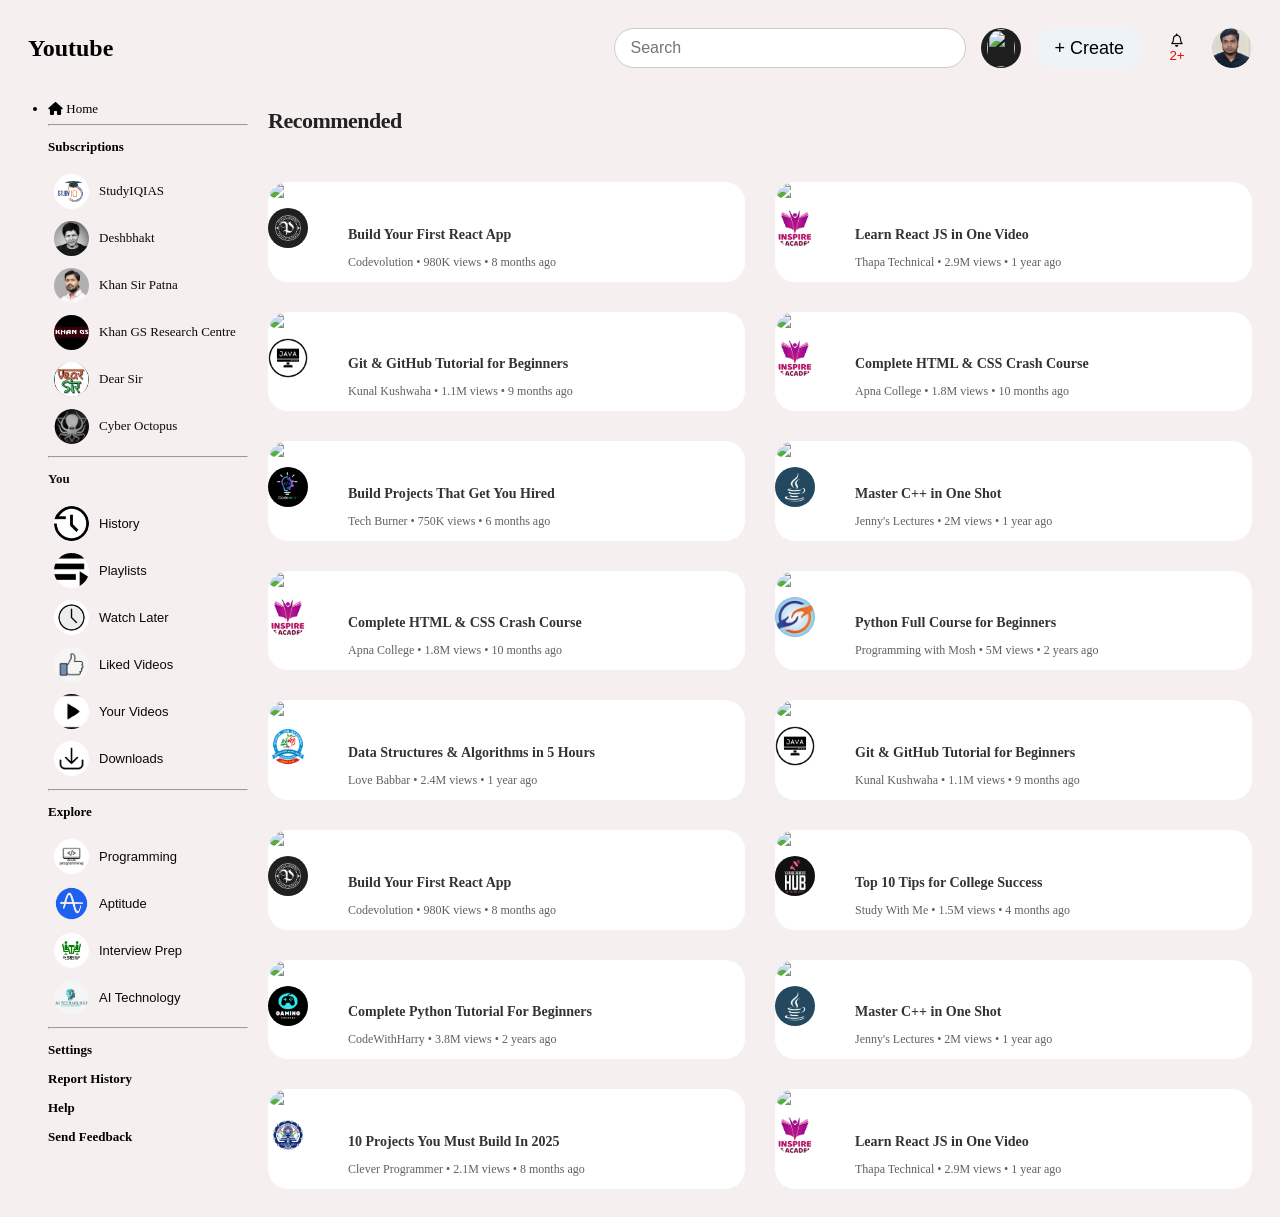
==== index.html @ 4246f206 "youtube" ====
<!DOCTYPE html>
<html lang="en">
<head>
    <meta charset="UTF-8">
    <meta name="viewport" content="width=device-width, initial-scale=1.0">
    <title>YouTube</title>

    <link rel="stylesheet" href="https://cdnjs.cloudflare.com/ajax/libs/font-awesome/6.5.0/css/all.min.css">
    <link rel="stylesheet" href="_1youtube.css">
</head>

<body class="youtube-body">

<!-- TOP BAR -->
<div class="top-bar">
    <h2>Youtube</h2>

    <div class="text-box">
        <input id="textbox" type="text" placeholder="Search">
        <button id="mic-button">
            <img src="https://media.istockphoto.com/id/1478928396/video/microphone-icon.jpg?s=640x640&k=20&c=WTIdYRZZ4aHIvYzcde_yH_m28QQvtADXV55L6L_1zMs=">
        </button>

        <button id="create">+ Create</button>

        <button class="notification-btn" id="notificationBtn">
            <i class="fa-regular fa-bell"></i>
            <span class="badge">2+</span>
        </button>

        <button id="profile">
            <img src="profile.jpeg">
        </button>
    </div>
</div>

<!-- MAIN LAYOUT -->
<div class="main-layout">

    <!-- LEFT SIDEBAR -->
    <div class="content-left">
        <ul>
            <li><i class="fa-solid fa-house"></i> Home</li>
            <hr>
            
            <div class="subscriptions">
                <h3>Subscriptions</h3>

                <a href="https://www.youtube.com/@StudyIQEducationLtd" class="subscription-link" style="text-decoration: none;">
                    <div class="subscription">
                        <img src="rightlogo/studyiqias.png">StudyIQIAS
                    </div>
                </a>
                
                <a href="https://www.youtube.com/results?search_query=deshbhakt" class="subscription-link" style="text-decoration: none;">
                    <div class="subscription">
                        <img src="rightlogo/deshbhakt.jpg">Deshbhakt
                    </div>
                </a>
                <a href="https://www.youtube.com/@KhanSirPatnaKhanGs" class="subscription-link" style="text-decoration: none;">
                    <div class="subscription">
                        <img src="rightlogo/khansir.jpg">Khan Sir Patna
                    </div>
                </a>
                <a href="https://www.youtube.com/@khangsresearchcentre1685" class="subscription-link" style="text-decoration: none;">
                    <div class="subscription">
                        <img src="rightlogo/khangs.jpg">Khan GS Research Centre
                    </div>
                </a>
                <a href="https://www.youtube.com/@DearSir" class="subscription-link" style="text-decoration: none;">
                    <div class="subscription">
                        <img src="rightlogo/dearsir.png">Dear Sir
                    </div>
                </a>
                <a href="https://www.youtube.com/@cyberoctopus9635" class="subscription-link" style="text-decoration: none;">
                    <div class="subscription">
                        <img src="rightlogo/cyberoctupus.jpg">Cyber Octopus
                    </div>
                </a>
            </div>

            <hr>

            <div class="you">
                <h3 class="righthead">You</h3>
                <button class="subscription" href="https://www.youtube.com/feed/history"><img src="rightlogo/history.png">History</button>
                <button class="subscription"><img src="rightlogo/playlist.png">Playlists</button>
                <button class="subscription"><img src="rightlogo/watchlater.png">Watch Later</button>
                <button class="subscription"><img src="rightlogo/Liked.png">Liked Videos</button>
                <button class="subscription"><img src="rightlogo/yourvideos.png">Your Videos</button>
                <button class="subscription"><img src="rightlogo/download1.png">Downloads</button>
            </div>

            <hr>

            <div class="explore">
                <h3>Explore</h3>

                <button class="subscription">
                    <img src="rightlogo/explore/programming-coding-icon-logo-design-template-vector.jpg">Programming
                </button>

                <button class="subscription">
                    <img src="rightlogo/explore/AMPLITUDE__MARK_CIRCLE__BLUE.webp">Aptitude
                </button>

                <button class="subscription">
                    <img src="rightlogo/explore/1000_F_493246520_UVtOcb0YuU81aHxBuUZIniqHq8yDypbH.jpg">Interview Prep
                </button>

                <button class="subscription">
                    <img src="rightlogo/explore/technology-logo-02.jpg">AI Technology
                </button>
            </div>

            <hr>

            <h3>Settings</h3>
            <h3>Report History</h3>
            <h3>Help</h3>
            <h3>Send Feedback</h3>
        </ul>
    </div>


    <!-- RIGHT VIDEO AREA -->


  
    <div class="content-right">
        <h2 class="video-section-title">Recommended</h2>

      <a href="https://youtu.be/JB9kq_3cRuM" target="_blank" class="video-link">
    <div class="video-card">
        <img src="https://img.youtube.com/vi/JB9kq_3cRuM/maxresdefault.jpg">
        <div class="video-info">
            <div class="channelprofile">
                <img class="profile-picture" src="rightlogo/profile/5.png">
            </div>
            <div class="r2">
                <h4 class="video-title">
                    Build Your First React App
                </h4>
                <p class="video-meta">
                    Codevolution • 980K views • 8 months ago
                </p>
            </div>
        </div>
    </div>
</a>

  <a href="https://youtu.be/suATPK45sjk" target="_blank" class="video-link">
    <div class="video-card">
        <img src="https://img.youtube.com/vi/suATPK45sjk/maxresdefault.jpg">
        <div class="video-info">
            <div class="channelprofile">
                <img class="profile-picture" src="rightlogo/profile/2.jpg">
            </div>
            <div class="r2">
                <h4 class="video-title">
                    Learn React JS in One Video
                </h4>
                <p class="video-meta">
                    Thapa Technical • 2.9M views • 1 year ago
                </p>
            </div>
        </div>
    </div>
</a>


       <!-- VIDEO 6 -->
<a href="https://youtu.be/pX0jXyuj7QE" target="_blank" class="video-link">
    <div class="video-card">
        <img src="https://img.youtube.com/vi/pX0jXyuj7QE/maxresdefault.jpg">
        <div class="video-info">
            <div class="channelprofile">
                <img class="profile-picture" src="rightlogo/profile/6.png">
            </div>
            <div class="r2">
                <h4 class="video-title">
                    Git & GitHub Tutorial for Beginners
                </h4>
                <p class="video-meta">
                    Kunal Kushwaha • 1.1M views • 9 months ago
                </p>
            </div>
        </div>
    </div>
</a>



<a href="https://youtu.be/GkkzrLqGT5s" target="_blank" class="video-link">
    <div class="video-card">
        <img src="https://img.youtube.com/vi/GkkzrLqGT5s/maxresdefault.jpg">
        <div class="video-info">
            <div class="channelprofile">
                <img class="profile-picture" src="rightlogo/profile/2.jpg">
            </div>
            <div class="r2">
                <h4 class="video-title">
                    Complete HTML & CSS Crash Course
                </h4>
                <p class="video-meta">
                    Apna College • 1.8M views • 10 months ago
                </p>
            </div>
        </div>
    </div>
</a>



        <a href="https://youtu.be/mZShTDwj33M" target="_blank" class="video-link">
    <div class="video-card">
        <img src="https://img.youtube.com/vi/mZShTDwj33M/maxresdefault.jpg">
        <div class="video-info">
            <div class="channelprofile">
                <img class="profile-picture" src="rightlogo/profile/8.png">
            </div>
            <div class="r2">
                <h4 class="video-title">
                    Build Projects That Get You Hired
                </h4>
                <p class="video-meta">
                    Tech Burner • 750K views • 6 months ago
                </p>
            </div>
        </div>
    </div>
</a>

       <a href="https://youtu.be/lkkGlVWvkLk" target="_blank" class="video-link">
    <div class="video-card">
        <img src="https://img.youtube.com/vi/lkkGlVWvkLk/maxresdefault.jpg">
        <div class="video-info">
            <div class="channelprofile">
                <img class="profile-picture" src="rightlogo/profile/7.jpg">
            </div>
            <div class="r2">
                <h4 class="video-title">
                    Master C++ in One Shot
                </h4>
                <p class="video-meta">
                    Jenny's Lectures • 2M views • 1 year ago
                </p>
            </div>
        </div>
    </div>
</a>
       <a href="https://youtu.be/GkkzrLqGT5s" target="_blank" class="video-link">
             <div class="video-card">
                <img src="https://img.youtube.com/vi/GkkzrLqGT5s/maxresdefault.jpg">
                <div class="video-info">
                    <div class="channelprofile">
                        <img class="profile-picture" src="rightlogo/profile/2.jpg">
                    </div>
                    <div class="r2">
                        <h4 class="video-title">
                            Complete HTML & CSS Crash Course
                        </h4>
                        <p class="video-meta">
                            Apna College • 1.8M views • 10 months ago
                        </p>
                    </div>
            </div>
    </div>
</a>


        <a href="https://youtu.be/pNtkOZuWetg" target="_blank" class="video-link">
    <div class="video-card">
        <img src="https://img.youtube.com/vi/pNtkOZuWetg/maxresdefault.jpg">
        <div class="video-info">
            <div class="channelprofile">
                <img class="profile-picture" src="rightlogo/profile/3.jpg">
            </div>
            <div class="r2">
                <h4 class="video-title">
                    Python Full Course for Beginners
                </h4>
                <p class="video-meta">
                    Programming with Mosh • 5M views • 2 years ago
                </p>
            </div>
        </div>
    </div>
</a>


       <a href="https://youtu.be/au-Oixsfpmk" target="_blank" class="video-link">
    <div class="video-card">
        <img src="https://img.youtube.com/vi/au-Oixsfpmk/maxresdefault.jpg">
        <div class="video-info">
            <div class="channelprofile">
                <img class="profile-picture" src="rightlogo/profile/4.png">
            </div>
            <div class="r2">
                <h4 class="video-title">
                    Data Structures & Algorithms in 5 Hours
                </h4>
                <p class="video-meta">
                    Love Babbar • 2.4M views • 1 year ago
                </p>
            </div>
        </div>
    </div>
</a>

        <a href="https://youtu.be/pX0jXyuj7QE" target="_blank" class="video-link">
    <div class="video-card">
        <img src="https://img.youtube.com/vi/pX0jXyuj7QE/maxresdefault.jpg">
        <div class="video-info">
            <div class="channelprofile">
                <img class="profile-picture" src="rightlogo/profile/6.png">
            </div>
            <div class="r2">
                <h4 class="video-title">
                    Git & GitHub Tutorial for Beginners
                </h4>
                <p class="video-meta">
                    Kunal Kushwaha • 1.1M views • 9 months ago
                </p>
            </div>
        </div>
    </div>
</a>
       <a href="https://youtu.be/JB9kq_3cRuM" target="_blank" class="video-link">
    <div class="video-card">
        <img src="https://img.youtube.com/vi/JB9kq_3cRuM/maxresdefault.jpg">
        <div class="video-info">
            <div class="channelprofile">
                <img class="profile-picture" src="rightlogo/profile/5.png">
            </div>
            <div class="r2">
                <h4 class="video-title">
                    Build Your First React App
                </h4>
                <p class="video-meta">
                    Codevolution • 980K views • 8 months ago
                </p>
            </div>
        </div>
    </div>
</a>

  <a href="https://youtu.be/M6fJvyN04hQ" target="_blank" class="video-link">
    <div class="video-card">
        <img src="https://img.youtube.com/vi/M6fJvyN04hQ/maxresdefault.jpg">
        <div class="video-info">
            <div class="channelprofile">
                <img class="profile-picture" src="rightlogo/profile/9.png">
            </div>
            <div class="r2">
                <h4 class="video-title">
                    Top 10 Tips for College Success
                </h4>
                <p class="video-meta">
                    Study With Me • 1.5M views • 4 months ago
                </p>
            </div>
        </div>
    </div>
</a>

 
   <a href="https://youtu.be/rysdr4khB5k" target="_blank" class="video-link">
    <div class="video-card">
        <img src="https://img.youtube.com/vi/rysdr4khB5k/maxresdefault.jpg">
        <div class="video-info">
            <div class="channelprofile">
                <img class="profile-picture" src="rightlogo/profile/10.png">
            </div>
            <div class="r2">
                <h4 class="video-title">
                    Complete Python Tutorial For Beginners
                </h4>
                <p class="video-meta">
                    CodeWithHarry • 3.8M views • 2 years ago
                </p>
            </div>
        </div>
    </div>
</a>
   <a href="https://youtu.be/lkkGlVWvkLk" target="_blank" class="video-link">
    <div class="video-card">
        <img src="https://img.youtube.com/vi/lkkGlVWvkLk/maxresdefault.jpg">
        <div class="video-info">
            <div class="channelprofile">
                <img class="profile-picture" src="rightlogo/profile/7.jpg">
            </div>
            <div class="r2">
                <h4 class="video-title">
                    Master C++ in One Shot
                </h4>
                <p class="video-meta">
                    Jenny's Lectures • 2M views • 1 year ago
                </p>
            </div>
        </div>
    </div>
</a>



        <a href="https://youtu.be/bkfja-7UMb0" target="_blank" class="video-link">
    <div class="video-card">
        <img src="https://img.youtube.com/vi/bkfja-7UMb0/maxresdefault.jpg">
        <div class="video-info">
            <div class="channelprofile">
                <img class="profile-picture" src="rightlogo/profile/1.png">
            </div>
            <div class="r2">
                <h4 class="video-title">
                    10 Projects You Must Build In 2025
                </h4>
                <p class="video-meta">
                    Clever Programmer • 2.1M views • 8 months ago
                </p>
            </div>
        </div>
    </div>
</a>


 <a href="https://youtu.be/suATPK45sjk" target="_blank" class="video-link">
    <div class="video-card">
        <img src="https://img.youtube.com/vi/suATPK45sjk/maxresdefault.jpg">
        <div class="video-info">
            <div class="channelprofile">
                <img class="profile-picture" src="rightlogo/profile/2.jpg">
            </div>
            <div class="r2">
                <h4 class="video-title">
                    Learn React JS in One Video
                </h4>
                <p class="video-meta">
                    Thapa Technical • 2.9M views • 1 year ago
                </p>
            </div>
        </div>
    </div>
</a>

        

    </div>

</div>

<script src="youtube.js"></script>
</body>
</html>

</html>
---- _1youtube.css ----
.youtube-body{
    background-color: #f5efeff1;
}

/* MAIN HEADER BAR */
.top-bar {
    display: flex;
    align-items: center;
    justify-content: space-between;   /* CHANGED */
    padding: 0 20px;                  /* CHANGED */
    height: 80px;                     /* CHANGED */
}
.righthead{
    font-size: 90px;
    font-weight: 700;
    color: #121212;
}

/* CENTER SEARCH AREA */
.text-box {
    display: flex;
    align-items: center;
    gap: 15px;

    padding-left: 0;                 /* CHANGED (removed fake centering) */
}

/* Search box styling */
#textbox {
    width: 300px;
    padding: 10px 35px 10px 15px;
    font-size: 16px;
    border: 1px solid #ccc;
    border-radius: 65px;
    outline: none;
}

/* Optional clean focus effect */
#textbox:focus {
    border-color: #1a73e8;
}

/* MIC BUTTON */
#mic-button{
   border-radius: 50%;               /* CHANGED */
   height: 40px;                     /* CHANGED */
   width: 40px;                      /* CHANGED */
   background-color: rgb(30,30,30);  /* CHANGED */
   border: none;                     /* CHANGED */
   cursor: pointer;                 /* CHANGED */                 /* CHANGED (added padding for better click area) */
}

#mic-button img {
    width: 100%;
    height: 100%;
    object-fit: cover;
    border-radius: 50%;              /* CHANGED */
}

/* CREATE BUTTON */
#create{
    height: 40px;
    padding: 0 18px;                 /* CHANGED (removed fixed width) */
    border-radius: 20px;
    background-color: rgb(238, 243, 248);
    border: none;
    color: rgb(0, 0, 0);
    font-size: 18px;
    cursor: pointer;
}

#create:hover {
    background-color: rgb(208, 213, 213);   /* CHANGED */
}

/* NOTIFICATION */
.notification-btn{
    height: 40px;
    width: 40px;
    border-radius: 50%;              /* CHANGED */
    background: transparent;         /* CHANGED */
    border: none;                    /* CHANGED */
    cursor: pointer;                /* CHANGED */
    color: rgb(10, 9, 9);                   /* CHANGED */
}
.badge{
    color: rgb(229, 10, 10);
}
.notification-btn:hover{
    background-color: rgba(229, 233, 230, 0.922);  /* CHANGED */
}

/* PROFILE */
#profile{
    height: 40px;
    width: 40px;
    border-radius: 50%;              /* CHANGED */
    background: transparent;         /* CHANGED */
    border: none;                    /* CHANGED */
    padding: 0;                      /* CHANGED */
    overflow: hidden;               /* CHANGED */
    cursor: pointer;                /* CHANGED */
}

#profile img {
    width: 100%;
    height: 100%;
    object-fit: cover;
    border-radius: 50%;              /* CHANGED */
}
#subscription{
    border-radius: 50%;               /* CHANGED */
   height: 40px;                     /* CHANGED */
   width: 40px;                      /* CHANGED */
   background-color: rgb(30,30,30);  /* CHANGED */
   border: none;                     /* CHANGED */
   cursor: pointer; 
}
#subscription img {
    width: 100%;
    height: 100%;
    object-fit: cover;
    border-radius: 50%;  
}

.subscription {
    display: flex;            /* KEY FIX */
    align-items: center;      /* vertical centering */
    gap: 10px;
    border: none;
    background: transparent;
    color: rgb(10, 10, 10);
    font-size: 13px; /* smaller like YouTube */
    cursor: pointer;
    padding: 6px;
}

.subscription img {
    width: 35px;
    height: 35px;
    border-radius: 50%;
    object-fit: cover;
    display: block;           /* removes baseline shift */
}

.subscription:hover {
    background: rgba(78, 73, 73, 0.1);
    border-radius: 8px;
}
/* ===== MAIN SIDE BY SIDE LAYOUT (REQUIRED) ===== */

.main-layout {
    display: flex;        /* THIS forces left + right horizontally */
}

/* LEFT COLUMN */
.content-left {
    width: 240px;         /* fixed sidebar width */
    flex-shrink: 0;
}

/* Sidebar text smaller like YouTube */
.content-left ul,
.content-left h3,
.content-left li {
    font-size: 13px;
}

/* RIGHT COLUMN */
.content-right {
    flex: 1;
    padding: 20px;

    display: grid;
    grid-template-columns: repeat(auto-fill, minmax(340px, 1fr)); /* Increased min width */
    gap: 30px;                 /* space between videos */
    align-items: start;
}
.video-section-title {
    grid-column: 1 / -1;
    font-size: 22px;
    font-weight: 700;
    margin-bottom: 18px;
    margin-top: 0;
    color: #222;
    letter-spacing: -0.5px;
}
.video-card {
    position: relative;
    width: 100%;
    overflow: hidden;

}

.video-card img{
    width: 100%;
    height: auto;          /* PREVENTS CUTTING */
    display: block;
    border-radius: 16px;  /* smoother, safer curve */
}
.video-info {
    margin-top: 10px;
}
.video-title {
    font-size: 16px;
    font-weight: 500;
    color: #333;
    margin-bottom: 5px;
}
.video-channel {
    font-size: 14px;
    color: #666;
}


.content{
    margin-left:220px;
    margin-top:80px;
    padding:20px;
}

.video-grid{
    display:grid;
    grid-template-columns:repeat(auto-fill,minmax(280px,1fr));
    gap:20px;
}

.video-card{
    background:#fff;
    color:#000;
    text-decoration:none;
    border-radius: 20px;;
}
/* THUMBNAIL FIX */
.thumbnail{
    width:100%;
    aspect-ratio:16/9;   /* forces YouTube ratio */
    object-fit:cover;    /* prevents stretching */
    border-radius:10px;
}

.video-info{
    display:flex;
    margin-top:10px;
}

.p1rofile-picture {
    width: 100%;
    height: 100%;
    border-radius: 50%;
    object-fit: cover;
    margin-right: 10px;
    border: 2px solid #fff;
    box-sizing: border-box;
    background: #fff;
    display: block;
    overflow: hidden;
}
.channelprofile {    
    width: 80px;
    height: 50px;
    border: none;
    background: transparent;
    padding: 0;
    cursor: pointer;
    border-radius: 40px;
}
.channelprofile img {
    width: 50%;
    height: 80%;
    object-fit: cover;
    border-radius: 50%;
    border-radius: 40px;
}

.video-title{
    font-size:14px;
    font-weight:bold;
}

.video-meta{
    font-size:12px;
    color:#606060;
}

@media(max-width:768px){
    .sidebar{display:none;}
    .content{margin-left:0;}
    .search-box{width:60%;}
}

.video-link {
    text-decoration: none;
    color: inherit;
    display: block;
}

.video-card {
    cursor: pointer;
}
.video-card {
    transition: transform .2s ease, box-shadow .2s ease;
}

.video-card:hover {
    transform: translateX(-2px) scale(1.02);
    box-shadow: 0 6px 18px rgba(0,0,0,.25);
}
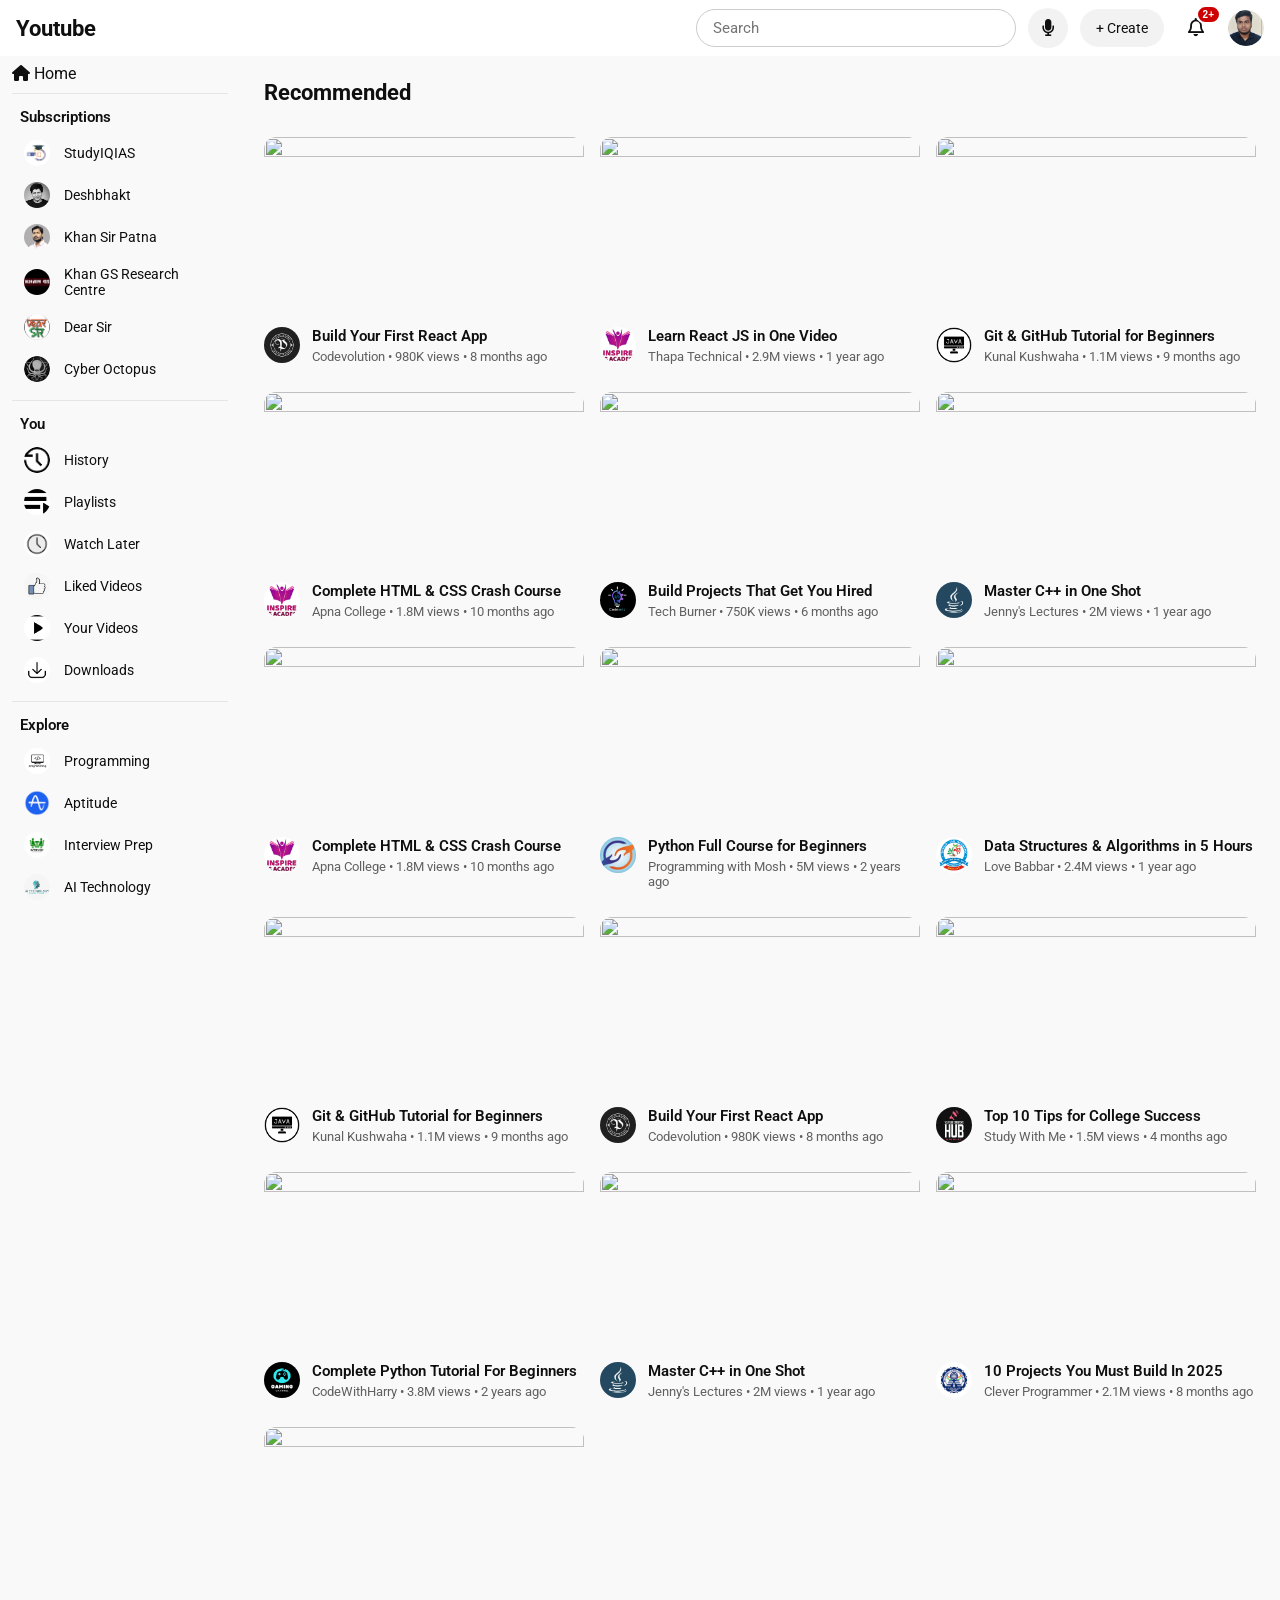
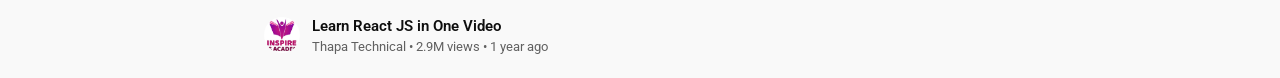
==== commit 78509560: "Improve page design and fix CSS mistakes - Add Roboto font (YouTube's real font) to both pages - Rep" ====
--- a/index.html
+++ b/index.html
@@ -5,8 +5,11 @@
     <meta name="viewport" content="width=device-width, initial-scale=1.0">
     <title>YouTube</title>
 
+    <!-- Roboto font + Font Awesome icons -->
+    <link rel="preconnect" href="https://fonts.googleapis.com">
+    <link href="https://fonts.googleapis.com/css2?family=Roboto:wght@400;500;700&display=swap" rel="stylesheet">
     <link rel="stylesheet" href="https://cdnjs.cloudflare.com/ajax/libs/font-awesome/6.5.0/css/all.min.css">
-    <link rel="stylesheet" href="_1youtube.css">
+    <link rel="stylesheet" href="youtube.css">
 </head>
 
 <body class="youtube-body">
@@ -17,8 +20,8 @@
 
     <div class="text-box">
         <input id="textbox" type="text" placeholder="Search">
-        <button id="mic-button">
-            <img src="https://media.istockphoto.com/id/1478928396/video/microphone-icon.jpg?s=640x640&k=20&c=WTIdYRZZ4aHIvYzcde_yH_m28QQvtADXV55L6L_1zMs=">
+        <button id="mic-button" title="Search with your voice">
+            <i class="fa-solid fa-microphone"></i>
         </button>
 
         <button id="create">+ Create</button>
@@ -452,5 +455,3 @@
 <script src="youtube.js"></script>
 </body>
 </html>
-
-</html>
--- a/youtube.css
+++ b/youtube.css
@@ -0,0 +1,362 @@
+/* =========================================================
+   YOUTUBE WEBPAGE - MAIN STYLESHEET
+   My first HTML & CSS project :)
+   The page has 3 main parts:
+     1. Top bar      (logo, search box, buttons)
+     2. Left sidebar (subscriptions, you, explore)
+     3. Right side   (grid of video cards)
+   ========================================================= */
+
+
+/* ---------- 1. GLOBAL STYLES (apply to the whole page) ---------- */
+
+/* Remove default browser padding so things line up nicely */
+* {
+    box-sizing: border-box;
+}
+
+body.youtube-body {
+    font-family: Roboto, Arial, sans-serif;   /* YouTube's real font */
+    background-color: #f9f9f9;                /* light grey page background */
+    color: #0f0f0f;                           /* almost-black text */
+    margin: 0;
+}
+
+
+/* ---------- 2. TOP BAR (header) ---------- */
+
+.top-bar {
+    display: flex;                     /* puts items in one row */
+    align-items: center;               /* center them vertically */
+    justify-content: space-between;    /* logo left, search right */
+    height: 56px;
+    padding: 0 16px;
+    background-color: #ffffff;
+    position: sticky;                  /* header stays visible when scrolling */
+    top: 0;
+    z-index: 10;                       /* keeps header above the videos */
+}
+
+.top-bar h2 {
+    margin: 0;
+    font-size: 22px;
+    font-weight: 700;
+}
+
+/* Search area: text input + mic + create + bell + profile */
+.text-box {
+    display: flex;
+    align-items: center;
+    gap: 12px;                         /* space between the buttons */
+}
+
+/* The search input (rounded pill like YouTube) */
+#textbox {
+    width: 320px;
+    padding: 9px 16px;
+    font-size: 15px;
+    font-family: inherit;
+    border: 1px solid #cccccc;
+    border-radius: 24px;
+    outline: none;
+}
+
+/* Blue border when the user clicks inside the search box */
+#textbox:focus {
+    border-color: #065fd4;
+}
+
+/* Round mic button next to the search box */
+#mic-button {
+    height: 40px;
+    width: 40px;
+    border-radius: 50%;                /* makes it a circle */
+    border: none;
+    background-color: #f2f2f2;
+    cursor: pointer;
+}
+
+#mic-button i {
+    font-size: 17px;
+    color: #0f0f0f;
+}
+
+#mic-button:hover {
+    background-color: #e5e5e5;
+}
+
+/* "+ Create" button */
+#create {
+    height: 38px;
+    padding: 0 16px;
+    border: none;
+    border-radius: 19px;
+    background-color: #f2f2f2;
+    color: #0f0f0f;
+    font-size: 14px;
+    font-family: inherit;
+    cursor: pointer;
+}
+
+#create:hover {
+    background-color: #e5e5e5;
+}
+
+/* Notification bell button */
+.notification-btn {
+    position: relative;                /* needed so the badge can sit on top of it */
+    height: 40px;
+    width: 40px;
+    border: none;
+    border-radius: 50%;
+    background: transparent;
+    font-size: 18px;
+    color: #0f0f0f;
+    cursor: pointer;
+}
+
+/* The small red number on the bell (unique feature!) */
+.badge {
+    position: absolute;
+    top: -3px;
+    right: -5px;
+    background-color: #cc0000;         /* YouTube red */
+    color: #ffffff;
+    font-size: 10px;
+    font-weight: 700;
+    padding: 2px 5px;
+    border-radius: 10px;
+    border: 2px solid #ffffff;
+}
+
+.notification-btn:hover {
+    background-color: #e5e5e5;
+}
+
+/* Round profile picture button */
+#profile {
+    height: 36px;
+    width: 36px;
+    padding: 0;
+    border: none;
+    border-radius: 50%;
+    background: transparent;
+    overflow: hidden;
+    cursor: pointer;
+}
+
+#profile img {
+    width: 100%;
+    height: 100%;
+    object-fit: cover;                 /* stops the photo from stretching */
+    border-radius: 50%;
+}
+
+
+/* ---------- 3. MAIN LAYOUT (sidebar left + videos right) ---------- */
+
+/* Flexbox puts the two columns side by side */
+.main-layout {
+    display: flex;
+    align-items: flex-start;
+}
+
+/* LEFT COLUMN (sidebar) */
+.content-left {
+    width: 240px;
+    flex-shrink: 0;                    /* sidebar never gets squeezed */
+    padding: 8px 12px;
+    position: sticky;
+    top: 56px;
+    max-height: calc(100vh - 56px);
+    overflow-y: auto;
+}
+
+/* Remove the bullet points and default spacing of <ul> */
+.content-left ul {
+    list-style: none;
+    margin: 0;
+    padding: 0;
+}
+
+/* Section headings like "Subscriptions", "You", "Explore" */
+.content-left h3 {
+    font-size: 15px;
+    font-weight: 600;
+    color: #0f0f0f;
+    margin: 14px 8px 6px;
+}
+
+/* Fix the old 90px "righthead" mistake - keep it normal size */
+.righthead {
+    font-size: 15px;
+    font-weight: 600;
+}
+
+/* Thin grey separator lines */
+.content-left hr {
+    border: none;
+    border-top: 1px solid #e5e5e5;
+    margin: 10px 0;
+}
+
+/* One row inside the sidebar (icon + name) */
+.subscription {
+    display: flex;                     /* icon and text side by side */
+    align-items: center;
+    gap: 14px;
+    width: 100%;
+    padding: 8px 12px;
+    border: none;
+    border-radius: 10px;
+    background: transparent;
+    color: #0f0f0f;
+    font-family: inherit;
+    font-size: 14px;
+    text-align: left;                  /* buttons show text on the left */
+    cursor: pointer;
+}
+
+.subscription:hover {
+    background-color: #e5e5e5;         /* light grey hover effect */
+}
+
+/* Channel pictures in the sidebar */
+.subscription img {
+    width: 26px;
+    height: 26px;
+    border-radius: 50%;
+    object-fit: cover;
+}
+
+/* Font Awesome icons (used where images were missing) */
+.subscription i {
+    width: 26px;
+    font-size: 18px;
+    text-align: center;
+    color: #606060;
+}
+
+/* Links in the sidebar should not look like blue underlined links */
+.subscription-link {
+    text-decoration: none;
+    color: inherit;
+    display: block;
+}
+
+
+/* ---------- 4. VIDEO GRID (right side) ---------- */
+
+.content-right {
+    flex: 1;                           /* takes the remaining width */
+    padding: 24px;
+
+    /* CSS Grid makes the videos wrap into rows automatically */
+    display: grid;
+    grid-template-columns: repeat(auto-fill, minmax(300px, 1fr));
+    gap: 28px 16px;
+    align-content: start;
+}
+
+/* Big "Recommended" heading above the grid */
+.video-section-title {
+    grid-column: 1 / -1;               /* heading takes the full row width */
+    font-size: 22px;
+    font-weight: 700;
+    margin: 0 0 4px;
+    color: #0f0f0f;
+}
+
+/* Each video is wrapped in a link - remove its blue underline */
+.video-link {
+    text-decoration: none;
+    color: inherit;
+}
+
+.video-card {
+    cursor: pointer;
+    border-radius: 12px;
+    transition: transform 0.2s ease, box-shadow 0.2s ease;
+}
+
+/* Grows slightly and gets a shadow when you hover a video */
+.video-card:hover {
+    transform: scale(1.02);
+    box-shadow: 0 6px 18px rgba(0, 0, 0, 0.15);
+}
+
+/* The video thumbnail image */
+.video-card > img {
+    width: 100%;
+    aspect-ratio: 16 / 9;              /* keeps YouTube's wide shape */
+    object-fit: cover;                 /* fills the box without stretching */
+    border-radius: 12px;
+    display: block;
+}
+
+/* Row below the thumbnail: channel picture + title + info */
+.video-info {
+    display: flex;
+    gap: 12px;
+    margin-top: 10px;
+}
+
+/* Small round channel picture */
+.channelprofile {
+    width: 36px;
+    height: 36px;
+    flex-shrink: 0;
+}
+
+.channelprofile img {
+    width: 100%;
+    height: 100%;
+    border-radius: 50%;
+    object-fit: cover;
+}
+
+/* Title and view-count text next to the picture */
+.r2 {
+    flex: 1;
+    min-width: 0;                      /* lets long titles shrink correctly */
+}
+
+.video-title {
+    font-size: 15px;
+    font-weight: 600;
+    color: #0f0f0f;
+    margin: 0 0 4px;
+}
+
+.video-meta {
+    font-size: 13px;
+    color: #606060;
+    margin: 0;
+}
+
+
+/* ---------- 5. MOBILE / SMALL SCREENS ---------- */
+
+/* On screens narrower than 768px (phones), simplify the layout */
+@media (max-width: 768px) {
+    .content-left {
+        display: none;                 /* hide the sidebar */
+    }
+
+    #textbox {
+        width: 180px;                  /* shorter search box */
+    }
+
+    .content-right {
+        grid-template-columns: 1fr;    /* videos stack in one column */
+        padding: 16px;
+    }
+}
+
+
+/* ---------- 6. SMALL EXTRAS ---------- */
+
+/* Hide the red badge when there is no number inside it */
+.badge:empty {
+    display: none;
+}
